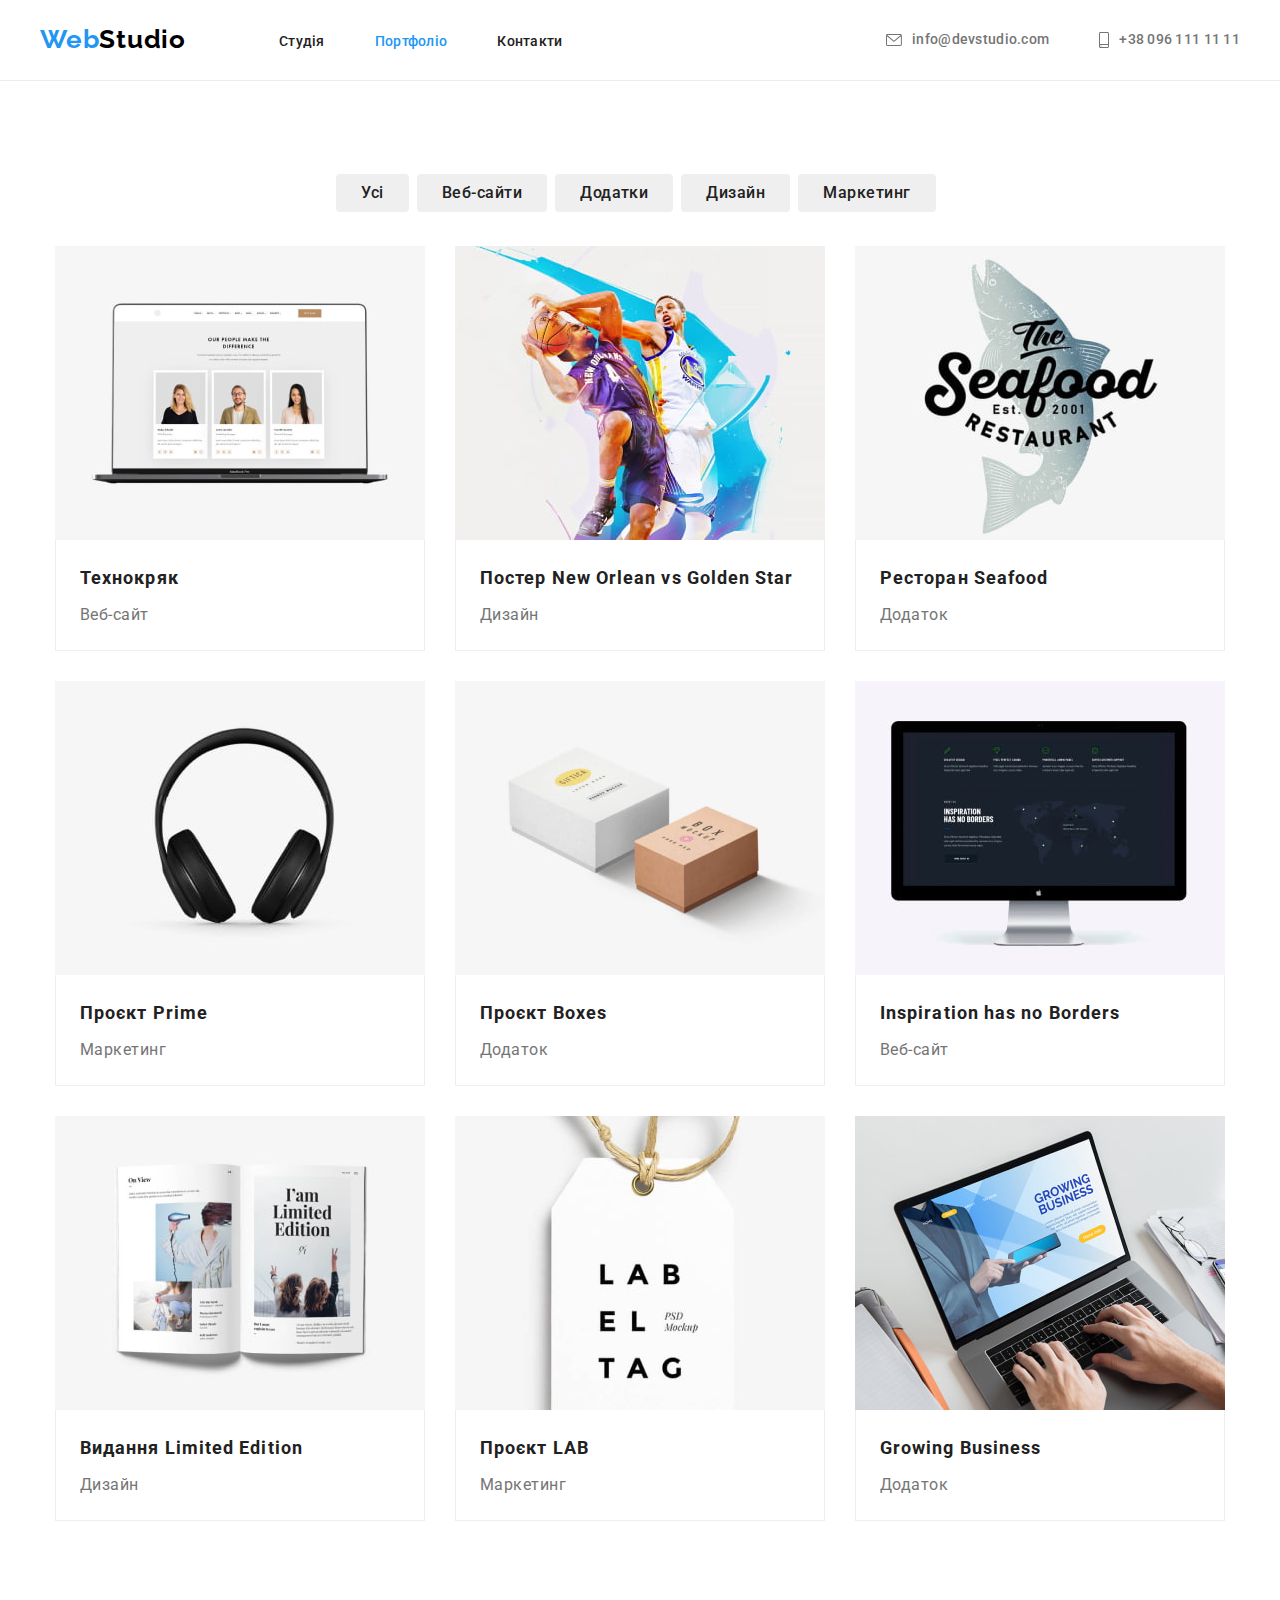
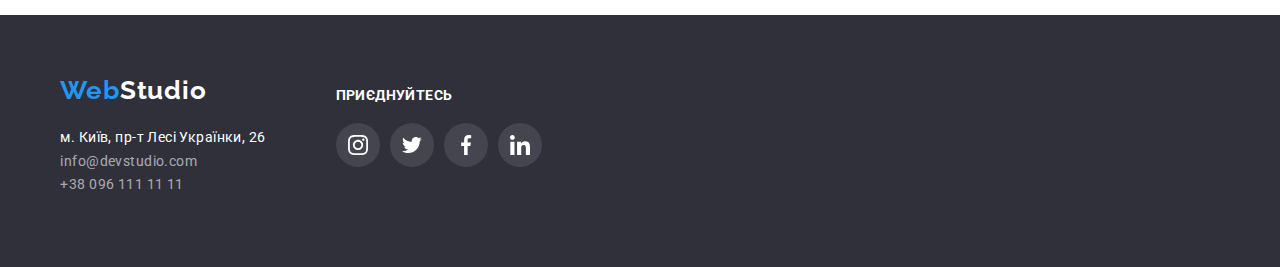
==== portfolio.html @ 082f3763 "почти" ====
<!DOCTYPE html>
<html lang="en">
<head>
    <meta charset="UTF-8">
    <meta http-equiv="X-UA-Compatible" content="IE=edge">
    <meta name="viewport" content="width=device-width, initial-scale=1.0">
    <title>Document</title>
    <link rel="preconnect" href="https://fonts.googleapis.com">
    <link rel="preconnect" href="https://fonts.gstatic.com" crossorigin>
    <link href="https://fonts.googleapis.com/css2?family=Raleway:wght@700&family=Roboto:wght@400;500;700;900&display=swap" rel="stylesheet">
    <link rel="stylesheet" href="https://cdnjs.cloudflare.com/ajax/libs/modern-normalize/1.1.0/modern-normalize.min.css">
    <link rel="stylesheet" href="./css/styles.css">
</head>
<body>
    <header class="page-header header-conteiner">
        <div  class="conteiner">
        <nav>
            <a href="index.html" class="header-logo">
                <span class="logo-web">Web</span>Studio
            </a>
            <ul class="site-nav list">
                <li class="header-item"><a class="header-link" href="index.html">Студія</a></li>
                <li class="header-item"><a class="header-link current" href="portfolio.html"><span class="studio">Портфоліо</span></a></li>
                <li class="header-item"><a class="header-link" href="">Контакти</a></li>
            </ul> 
        </nav>
        <div class="header-connect">

        <ul class="contacts list">
            <li class="contacts-link link"> 
                <a class="contacts-item header-mail" href="maito:info@devstudio.com">
                    <svg width="16" height="12" class="contacts-icon">
                        <use href="./images/icons.svg#icon-envelope"></use>
                    </svg>
                    info@devstudio.com</a></li>
            <li class="contacts-link link">
                
                <a
                 class=" contacts-item header-tel" href="tel:+380961111111">
                 <svg width="10" height="16" class="contacts-icon">
                    <use href="./images/icons.svg#icon-smartphone"></use>
                </svg>
                 +38 096 111 11 11</a></li>
        </ul>
        </div>
    </div>
    </header>
    <section class="button-conteiner conteiner section" >
        
            <ul class="portfolio-btn list flex-btn">
            <li><button class="portfolio-btn-link" type="button">Усі</button></li>
            <li><button class="portfolio-btn-link" type="button">Веб-сайти</button></li>
            <li><button class="portfolio-btn-link" type="button">Додатки</button></li>
            <li><button class="portfolio-btn-link" type="button">Дизайн</button></li>
            <li><button class="portfolio-btn-link" type="button">Маркетинг</button></li>
        </ul>
        
        
        
        
            <div class="set-conteiner conteiner">
                <ul class="projects list flex-conteiner">
                    <li class="flex-el">
                        <img src="./images/portfolio1.jpg" alt="" width="370">
                        <div class="card-port">
                            <h3 class="project-title">Технокряк</h3>
                        <p class="project-type">Веб-сайт</p>
                        </div>
                        
                    </li>
                    <li class="flex-el">
                        <img src="./images/portfolio2.jpg" alt="" width="370">
                        <div class="card-port">
                            <h3 class="project-title">Постер New Orlean vs Golden Star</h3>
                            <p class="project-type">Дизайн</p>  
                        </div>
                    </li>
                    <li class="flex-el">
                        <img src="./images/portfolio3.jpg" alt="" width="370">
                        <div class="card-port">
                            <h3 class="project-title">Ресторан Seafood</h3>
                            <p class="project-type">Додаток</p>   
                        </div>
                    </li>
                    <li class="flex-el">
                        <img src="./images/portfolio4.jpg" alt="" width="370">
                        <div class="card-port">
                            <h3 class="project-title">Проєкт Prime</h3>
                            <p class="project-type">Маркетинг</p> 
                        </div>
                        
                    </li>
                    <li class="flex-el">
                        <img src="./images/portfolio5.jpg" alt="" width="370">
                        <div class="card-port">
                            <h3 class="project-title">Проєкт Boxes</h3>
                            <p class="project-type">Додаток</p> 
                        </div>
                     
                    </li>
                    <li class="flex-el">
                        <img src="./images/portfolio6.jpg" alt="" width="370">
                        <div class="card-port">
                            <h3 class="project-title">Inspiration has no Borders</h3>
                            <p class="project-type">Веб-сайт</p> 
                        </div>
                        
                    </li>
                    <li class="flex-el">
                        <img src="./images/portfolio7.jpg" alt="" width="370">
                        <div class="card-port">
                            <h3 class="project-title">Видання Limited Edition</h3>
                        <p class="project-type">Дизайн</p> 
                        </div>
                       
                    </li>
                    <li class="flex-el">
                        <img src="./images/portfolio8.jpg" alt="" width="370">
                        <div class="card-port">
                            <h3 class="project-title">Проєкт LAB</h3>
                        <p class="project-type">Маркетинг</p>
                        </div>
                        
                    </li>
                    <li class="flex-el">
                        <img src="./images/portfolio9.jpg" alt="" width="370">
                        <div class="card-port">
                            <h3 class="project-title">Growing Business</h3>
                            <p class="project-type">Додаток</p>
                        </div>
                        
                    </li>
                </ul>
            </div>
            
        </section>
        <footer class="footer  conteiner">
            <div class="conteiner footer-conteiner">
            <a href="/" class="logo-footer">
               <span class="logo-web">Web</span>Studio
            </a>
            <address class="footer-address">
                <ul class="footer-address">
                    <li><a href=https://www.google.com/maps/place/%D0%B1%D1%83%D0%BB.+%D0%9B%D0%B5%D1%81%D0%B8+%D0%A3%D0%BA%D1%80%D0%B0%D0%B8%D0%BD%D0%BA%D0%B8,+26,+%D0%9A%D0%B8%D0%B5%D0%B2,+02000/@50.4265807,30.5383858,17z/data!3m1!4b1!4m5!3m4!1s0x40d4cf0e033ecbe9:0x57a4dffefec77da0!8m2!3d50.4265807!4d30.5383858 target="_blank"  rel="noopener noreferrer" class="address-footer" >м. Київ, пр-т Лесі Українки, 26</a></li>
                    <li><a href="maito:info@devstudio.com" class="footer-mail">info@devstudio.com</a></li>
                    <li><a href="tel:+380961111111" class="footer-tel">+38 096 111 11 11</a></li>
                </ul>
                
                
                
            </address>
        </div>
        <div class=" footer-second-conteiner">
            <h2 class="footer-links-title">приєднуйтесь</h2>
            <ul class="footer-soc-list list">
                <li class="footer-soc-item"><a href="" class="footer-soc-link link">
                    <svg class="footer-soc-icon" width="20" height="20" >
                        <use href="./images/icons.svg#icon-instagram"></use>
                    </svg>
                </a></li>
                <li class="footer-soc-item"><a href="" class="footer-soc-link link">
                    <svg class="footer-soc-icon" width="20" height="20" >
                        <use href="./images/icons.svg#icon-twitter"></use>
                    </svg>
                </a></li>
                <li class="footer-soc-item"><a href="" class="footer-soc-link link">
                    <svg class="footer-soc-icon" width="20" height="20" >
                        <use href="./images/icons.svg#icon-facebook"></use>
                    </svg>
                </a></li>
                <li class="footer-soc-item"><a href="" class="footer-soc-link link">
                    <svg class="footer-soc-icon" width="20" height="20" >
                        <use href="./images/icons.svg#icon-linkedin"></use>
                    </svg>
                </a>
                </li>
            </ul>
        </div>
        </footer>
</body>
</html>
---- css/styles.css ----
body {
  font-family: "Roboto", sans-serif;
  color: #212121;
}
ul {
  margin-block-start: 0;
  padding-inline-start: 0px;
  list-style: none;
}
.list {
  margin: 0%;
  padding: 0;
  list-style: none;
}
.section {
  padding: 94px 0 94px;
}
a {
  text-decoration: none;
}
h2 {
  margin: 0;
}
h3 {
  margin: 0;
  padding: 0;
}
p {
  margin: 0;
  padding: 0;
}
a[section] {
  padding: 94px;
}
.picture {
  display: flex;
}
img {
  display: block;
}
.team-title {
  text-align: center;
  margin: 0;
}
:root {
  --first-title-color: #212121;
  --design-color: #2196f3;
}
/*1й контейнер----------------------------*/
.conteiner {
  display: flex;
  /*width: 1200px;
  /*padding: 0px 15px;
  outline: 1px solid red;*/
  text-align: center;
  justify-content: center;
}
.page-header .conteiner {
  justify-content: center;
  display: flex;
  height: 80px;
  margin-bottom: 0;
  width: 1200px;
}
.header-conteiner {
  justify-content: center;
  max-width: 1600px;
}
.page-header {
  text-align: center;
  outline: 1px solid #ececec;
  display: flex;
}

.site-nav .header-link.current {
  color: var(--design-color);
}
nav {
  display: flex;
}
.site-nav {
  display: flex;

  margin-top: 32px;
  margin-bottom: 32px;
}
.site-nav .header-item {
  margin-right: 50px;
}

.site-nav .header-item:last-child {
  margin-right: 0;
}

.header-logo {
  font-family: "Raleway", sans-serif;
  font-weight: 700;
  font-size: 26px;
  line-height: 1.19;
  letter-spacing: 0.03em;
  color: #000000;
}
.logo-web {
  color: var(--design-color);
}
.header-logo {
  margin-right: 93px;

  margin-top: 24px;
  margin-bottom: 25px;
}

.header-link {
  font-weight: 500;
  font-size: 14px;
  line-height: 1.14;
  letter-spacing: 0.02em;
  color: var(--first-title-color);
  padding-top: 32px;
  padding-bottom: 32px;
  text-decoration: none;
}
.contacts {
  display: flex;
  margin-top: 32;
  margin-bottom: 32;
  margin-left: auto;
  width: 100%;
  height: 100%;
}

.contacts-link {
}
.contacts-item {
  font-weight: 500;
  font-size: 14px;
  line-height: 1.14;
  letter-spacing: 0.02em;
  color: #757575;
  width: 100%;
  height: 100%;
}
.contacts-link {
  color: #757575;
  align-items: center;
  display: flex;
  padding-top: 32px;
  padding-bottom: 32px;
  width: 100%;
  height: 100%;
}
.header-connect {
  margin-left: auto;
}
.contacts-icon {
  align-items: center;
  fill: #757575;

  margin-right: 10px;
}
.header-mail,
.header-tel {
  display: flex;
}
.contacts-item {
  align-items: center;
}
.header-mail {
  margin-right: 50px;
}

.site-nav li a {
  color: var(--first-title-color);
}
.site-nav li a:hover {
  color: var(--design-color);
}
.site-nav li a:focus {
  color: var(--design-color);
}

.contacts-link :hover {
  color: var(--design-color);
  fill: var(--design-color);
}
.contacts-link :focus {
  color: var(--design-color);
}

/*герой----------------------------*/

.hero {
  padding-bottom: 200px;
  padding-top: 200px;
  background-color: #2f303a;
  margin-top: 0;
  max-width: 1600px;
  display: block;
  text-align: center;

  width: auto;
  list-style: none;
  background-image: linear-gradient(
      rgba(47, 48, 58, 0.4),
      rgba(47, 48, 58, 0.4)
    ),
    url(../images/hero-bg.jpg);
}
.hero-title {
  font-weight: 900;
  font-size: 44px;
  line-height: 1.36;
  letter-spacing: 0.06em;
  text-transform: uppercase;
  color: #ffffff;
  margin-bottom: 30px;
  margin-top: 0px;
}
.hero-btn {
  font-family: "Roboto";
  font-style: normal;
  font-weight: 700;
  font-size: 16px;
  line-height: 1.87;
  letter-spacing: 0.06em;
  color: #ffffff;
  cursor: pointer;
  background-color: var(--design-color);
  padding: 10px 32px;
  border-radius: 4px;
  border: none;
}
/*2 coteiner--------------------------*/
.topic-conteiner {
  max-width: 1600px;
  display: flex;
  justify-content: center;
}
.before-picture {
  display: flex;
  content: "";
  height: 120px;
  background: #f5f4fa;
  border-radius: 4px;
  margin-bottom: 30px;
  background-size: contain;
  justify-content: center;
  align-items: center;
}
.icon-picture {
}
/*.topic::before {
  
}*/

.topic {
  max-width: 270px;
  margin-right: 30px;
}
.topic:nth-child(4n) {
  margin-right: 0;
}
.topic-title {
  font-weight: 700;
  font-size: 14px;
  line-height: 1.14;
  letter-spacing: 0.03em;
  text-transform: uppercase;
  color: var(--first-title-color);
  margin-bottom: 10px;
}
.topic-inf {
  font-size: 14px;
  line-height: 1.71;
  letter-spacing: 0.03em;
  color: #757575;
}
/*3 coteiner--------------------------*/
.picture-conteiner {
  display: block;
  text-align: center;
  justify-content: center;
  max-width: 1600px;
  padding-top: 0;
}
.picture-title {
  margin-bottom: 50px;

  text-align: center;
}

.pic-conteiner {
  padding-left: 15px;
  padding-right: 15px;
  text-align: center;
  justify-content: center;
  max-width: 1600px;
}

.img-conteiner {
  margin-right: 30px;
}
.img-conteiner:nth-last-child {
  margin-right: 0;
}

/*4 coteiner--------------------------*/

.team-section {
  text-align: center;
  flex-wrap: wrap;
  background-color: #f5f4fa;
  display: flex;
  max-width: 1600px;
}
.card {
  padding-top: 30px;
  padding-bottom: 30px;
  margin: 0;
  width: 270px;
  background-color: #fff;
  box-shadow: 0px 1px 3px rgba(0, 0, 0, 0.12), 0px 1px 1px rgba(0, 0, 0, 0.14),
    0px 2px 1px rgba(0, 0, 0, 0.2);
  border-radius: 0px 0px 4px 4px;
}

.team-title {
  padding-bottom: 50px;
  text-align: center;
}

.picture-title,
.team-title,
.hidden-title,
.client-title {
  font-weight: 700;
  font-size: 36px;
  line-height: 1.16;
  text-align: center;
  letter-spacing: 0.03em;
  color: var(--first-title-color);
}

.name {
  margin-bottom: 10px;
  font-weight: 500;
  font-size: 16px;
  line-height: 1.18;
  text-align: center;
  letter-spacing: 0.03em;
  color: var(--first-title-color);
}
.position {
  margin: 0;
  font-size: 16px;
  line-height: 1.18;
  text-align: center;
  letter-spacing: 0.03em;
  color: #757575;
  margin-bottom: 16px;
}

.conteiner-el {
  margin-right: 30px;
}
.conteiner-el:nth-child(4n) {
  margin-right: 0;
}
.team-soc-list {
  display: flex;
  justify-content: center;
  gap: 10px;
}
.team-soc-item {
  width: 44px;
  height: 44px;
}
.team-soc-link {
  width: 100%;
  height: 100%;
  background-color: #ffffff;
  border-radius: 50%;
  display: flex;
  align-items: center;
  justify-content: center;
  fill: #afb1b8;
}
.team-soc-link:hover {
  background-color: var(--design-color);
  fill: #ffffff;
}
/*.team-soc-icon {
  fill: #ffffff;
}
/*client--------------------------*/
.client-conteiner {
  flex-wrap: wrap;
  display: flex;
  max-width: 1600px;
}
.client-title {
  padding-bottom: 50px;
}
.logo-pic-list {
  display: flex;
  gap: 30px;
}
.logo-picture {
  width: 170px;
  height: 92px;
}
.logo-pic-link:hover {
  border: 1px solid var(--design-color);
}
.logo-pic-link {
  width: 100%;
  height: 100%;
  border: 1px solid rgba(175, 177, 184, 1);
  border-radius: 4px;
  display: flex;
  justify-content: center;
  text-align: center;
  content: "";
  background-size: contain;
  justify-content: center;
  align-items: center;
  background-color: #fff;
  fill: #afb1b8;
}
.logo-pic-link:hover {
  fill: var(--design-color);
}

/*footer--------------------------*/
.footer {
  background-color: #2f303a;
  max-width: 1600px;
  display: flex;
  gap: 70px;
}
.footer .conteiner {
  align-items: flex-start;

  display: block;
  width: max-content;
}
.footer-conteiner {
  display: block;
  text-align: start;
  align-content: start;
  padding-top: 60px;
  padding-bottom: 60px;
  margin: 0;
  max-width: 1200px;
}
.address-footer {
  font-style: normal;
  font-size: 14px;
  line-height: 1.71;
  letter-spacing: 0.03em;
  color: #ffffff;

  text-align: start;
}
.footer-mail,
.footer-tel {
  font-style: normal;
  font-size: 14px;
  line-height: 1.71;
  letter-spacing: 0.03em;
  color: rgba(255, 255, 255, 0.6);
  text-align: start;
}
.logo-footer {
  font-family: "Raleway";
  display: block;
  font-weight: 700;
  font-size: 26px;
  line-height: 1.19;
  letter-spacing: 0.03em;
  color: #ffffff;
  text-align: start;
}
.footer-address {
  margin: 0;
  margin-top: 20px;
}

.footer-address > a:focus {
  color: var(--design-color);
}
.footer-address > a:hover {
  color: var(--design-color);
}
.footer-links-title {
  font-style: normal;
  font-weight: 700;
  font-size: 14px;
  line-height: 16px;
  letter-spacing: 0.03em;
  text-transform: uppercase;
  color: #ffffff;
  margin-bottom: 20px;
  text-align: start;
}
.footer-soc-list {
  display: flex;
  justify-content: center;
  gap: 10px;
}
.footer-soc-item {
  width: 44px;
  height: 44px;
}
.footer-soc-link {
  width: 100%;
  height: 100%;
  background-color: rgba(255, 255, 255, 0.1);
  border-radius: 50%;
  display: flex;
  align-items: center;
  justify-content: center;
  fill: #ffffff;
}
.footer-soc-link:hover {
  background-color: var(--design-color);
  fill: #ffffff;
}
.footer-soc-list {
  display: flex;
  justify-content: center;
  gap: 10px;
}
.footer-second-conteiner {
  justify-content: start;
  padding-top: 72px;
  padding-bottom: 100px;
  margin-right: 678px;
}

/*portfolio-------------------------------*/
.button-conteiner {
  justify-content: center;
  text-align: center;
  max-width: 1600px;
  display: block;
  background-color: #fff;
}
.portfolio-btn {
  display: flex;
}
.portfolio-btn-link {
  display: inline-block;
  border-radius: 4px;
  padding: 6px, 25px;
  font-family: "Roboto";
  margin-right: 8px;
  padding: 6px 25px;
  font-weight: 500;
  font-size: 16px;
  line-height: 1.62;
  letter-spacing: 0.03em;
  color: var(--first-title-color);
  cursor: pointer;
  min-width: 73;
  border: none;
}

.flex-btn {
  text-align: center;
  margin-bottom: 34px;
}
.portfolio-btn {
  text-align: center;
  justify-content: center;
}
.card-port {
  border: 1px solid #eeeeee;
  border-top: 0;
  text-align: start;
  padding: 20px 24px;
}
.set-conteiner {
  text-align: center;

  max-width: 1600px;
}
.flex-conteiner {
  flex-wrap: wrap;
  display: flex;
  width: 1200px;
  /*outline: 1px solid red;*/
  padding: 0 15px;
  text-align: center;
  /*margin: -15px;*/
}
.flex-el {
  /*margin: 15px;*/
  /* width: calc(100%  - 60%/ 3);*/
  margin-right: 30px;
  margin-bottom: 30px;
}
.card-conteiner {
  width: 370px;
  height: 404px;
}
.projects :hover {
  box-shadow: 0px 1px 1px rgba(0, 0, 0, 0.12), 0px 4px 4px rgba(0, 0, 0, 0.06),
    1px 4px 6px rgba(0, 0, 0, 0.16);
}
.flex-el:nth-child(3n) {
  margin-right: 0;
  margin-top: 0;
}
.flex-el:nth-child(n + 7) {
  margin-bottom: 0;
}

.project-title {
  font-weight: 700;
  font-size: 18px;
  line-height: 2;
  letter-spacing: 0.06em;
  color: var(--first-title-color);
  margin-bottom: 4px;
}
.project-type {
  font-size: 16px;
  line-height: 1.87;
  letter-spacing: 0.03em;
  color: #757575;
  margin: 0;
}

.portfolio-btn-link:hover {
  color: #ffffff;
}
.portfolio-btn-link:hover {
  background-color: var(--design-color);
  box-shadow: 0px 3px 1px rgba(0, 0, 0, 0.1), 0px 1px 2px rgba(0, 0, 0, 0.08),
    0px 2px 2px rgba(0, 0, 0, 0.12);
}
.portfolio-btn-link:focus {
  color: #ffffff;
}
.portfolio-btn-link:focus {
  background-color: var(--design-color);
  box-shadow: 0px 3px 1px rgba(0, 0, 0, 0.1), 0px 1px 2px rgba(0, 0, 0, 0.08),
    0px 2px 2px rgba(0, 0, 0, 0.12);
}
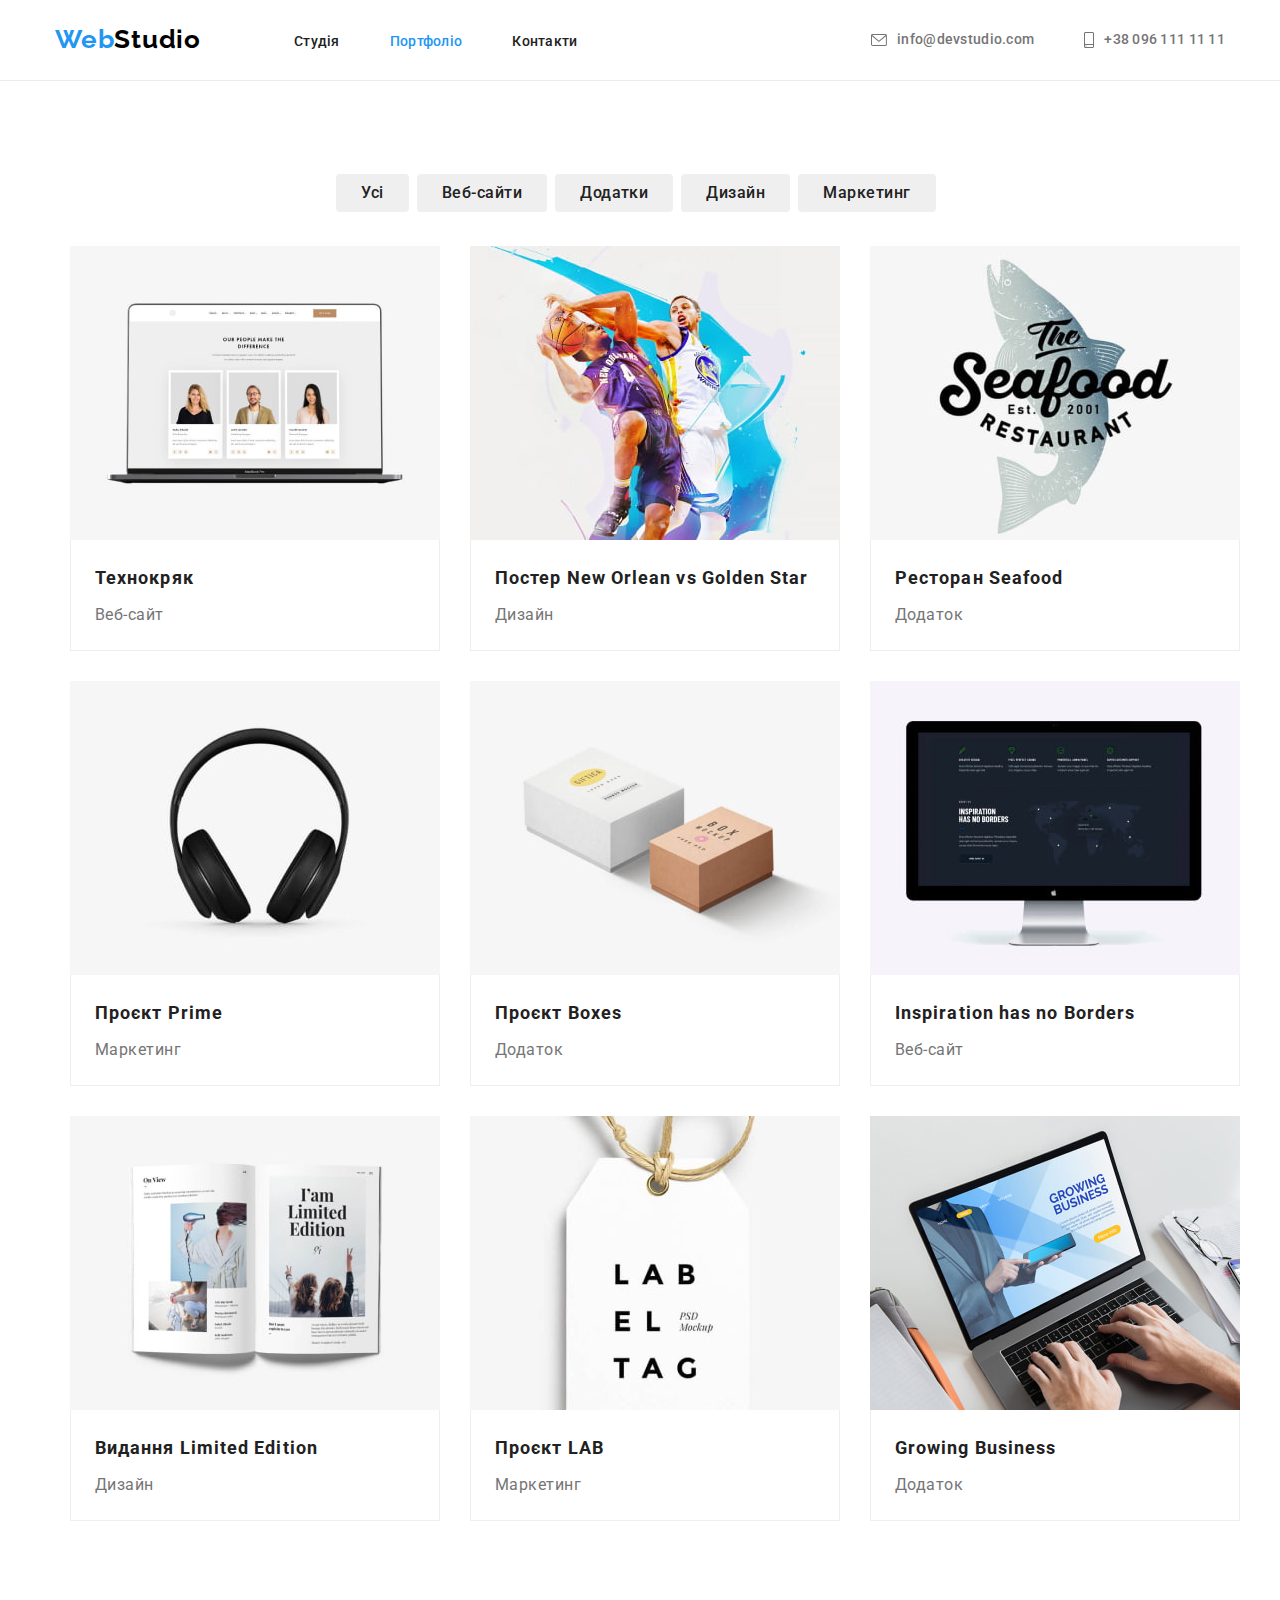
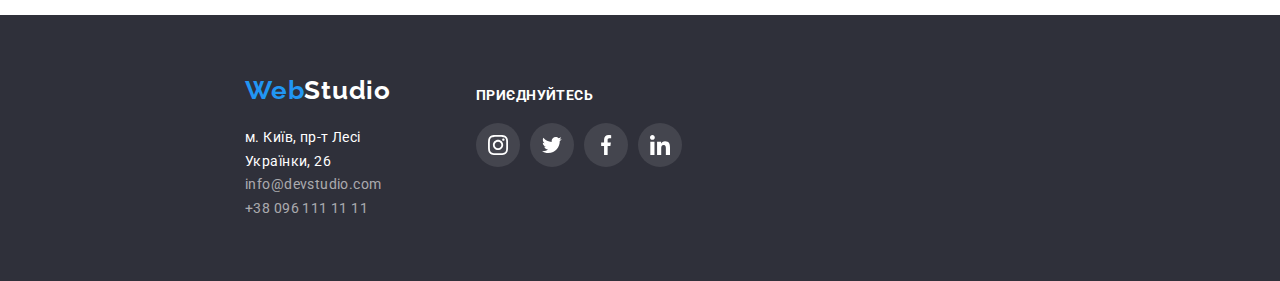
==== commit fb884867: "!" ====
--- a/portfolio.html
+++ b/portfolio.html
@@ -12,7 +12,7 @@
     <link rel="stylesheet" href="./css/styles.css">
 </head>
 <body>
-    <header class="page-header header-conteiner">
+    <header class="page-header header-conteiner conteiner">
         <div  class="conteiner">
         <nav>
             <a href="index.html" class="header-logo">
@@ -45,9 +45,9 @@
         </div>
     </div>
     </header>
-    <section class="button-conteiner conteiner section" >
-        
-            <ul class="portfolio-btn list flex-btn">
+    <section class="button-conteiner  section" >
+        
+            <ul class="portfolio-btn list flex-btn conteiner">
             <li><button class="portfolio-btn-link" type="button">Усі</button></li>
             <li><button class="portfolio-btn-link" type="button">Веб-сайти</button></li>
             <li><button class="portfolio-btn-link" type="button">Додатки</button></li>
@@ -61,73 +61,105 @@
             <div class="set-conteiner conteiner">
                 <ul class="projects list flex-conteiner">
                     <li class="flex-el">
-                        <img src="./images/portfolio1.jpg" alt="" width="370">
+                        <a href=""> 
+                            <img src="./images/portfolio1.jpg" alt="" width="370">
                         <div class="card-port">
                             <h3 class="project-title">Технокряк</h3>
                         <p class="project-type">Веб-сайт</p>
                         </div>
-                        
-                    </li>
-                    <li class="flex-el">
-                        <img src="./images/portfolio2.jpg" alt="" width="370">
+                        </a>
+                        
+                        
+                    </li>
+                    <li class="flex-el">
+                        <a href="">
+                            <img src="./images/portfolio2.jpg" alt="" width="370">
                         <div class="card-port">
                             <h3 class="project-title">Постер New Orlean vs Golden Star</h3>
                             <p class="project-type">Дизайн</p>  
                         </div>
-                    </li>
-                    <li class="flex-el">
-                        <img src="./images/portfolio3.jpg" alt="" width="370">
+                        </a>
+                        
+                    </li>
+                    <li class="flex-el">
+                        <a href="">
+                            <img src="./images/portfolio3.jpg" alt="" width="370">
                         <div class="card-port">
                             <h3 class="project-title">Ресторан Seafood</h3>
                             <p class="project-type">Додаток</p>   
                         </div>
-                    </li>
-                    <li class="flex-el">
-                        <img src="./images/portfolio4.jpg" alt="" width="370">
-                        <div class="card-port">
-                            <h3 class="project-title">Проєкт Prime</h3>
-                            <p class="project-type">Маркетинг</p> 
-                        </div>
-                        
-                    </li>
-                    <li class="flex-el">
-                        <img src="./images/portfolio5.jpg" alt="" width="370">
-                        <div class="card-port">
-                            <h3 class="project-title">Проєкт Boxes</h3>
-                            <p class="project-type">Додаток</p> 
-                        </div>
+
+                        </a>
+                        
+                    </li>
+                    <li class="flex-el">
+                        <a href="">
+                            <img src="./images/portfolio4.jpg" alt="" width="370">
+                            <div class="card-port">
+                                <h3 class="project-title">Проєкт Prime</h3>
+                                <p class="project-type">Маркетинг</p> 
+                            </div>
+                        </a>
+                       
+                        
+                    </li>
+                    <li class="flex-el">
+                        <a href="">
+                            <img src="./images/portfolio5.jpg" alt="" width="370">
+                            <div class="card-port">
+                                <h3 class="project-title">Проєкт Boxes</h3>
+                                <p class="project-type">Додаток</p> 
+                            </div>
+
+                        </a>
+                       
                      
                     </li>
                     <li class="flex-el">
-                        <img src="./images/portfolio6.jpg" alt="" width="370">
+                        <a href="">
+                            <img src="./images/portfolio6.jpg" alt="" width="370">
                         <div class="card-port">
                             <h3 class="project-title">Inspiration has no Borders</h3>
                             <p class="project-type">Веб-сайт</p> 
                         </div>
-                        
-                    </li>
-                    <li class="flex-el">
-                        <img src="./images/portfolio7.jpg" alt="" width="370">
-                        <div class="card-port">
-                            <h3 class="project-title">Видання Limited Edition</h3>
-                        <p class="project-type">Дизайн</p> 
-                        </div>
-                       
-                    </li>
-                    <li class="flex-el">
-                        <img src="./images/portfolio8.jpg" alt="" width="370">
+
+                        </a>
+                        
+                        
+                    </li>
+                    <li class="flex-el">
+                        <a href="">
+                            <img src="./images/portfolio7.jpg" alt="" width="370">
+                            <div class="card-port">
+                                <h3 class="project-title">Видання Limited Edition</h3>
+                            <p class="project-type">Дизайн</p> 
+                            </div>
+
+                        </a>
+                       
+                       
+                    </li>
+                    <li class="flex-el">
+                        <a href="">
+                            <img src="./images/portfolio8.jpg" alt="" width="370">
                         <div class="card-port">
                             <h3 class="project-title">Проєкт LAB</h3>
                         <p class="project-type">Маркетинг</p>
                         </div>
-                        
-                    </li>
-                    <li class="flex-el">
-                        <img src="./images/portfolio9.jpg" alt="" width="370">
-                        <div class="card-port">
-                            <h3 class="project-title">Growing Business</h3>
-                            <p class="project-type">Додаток</p>
-                        </div>
+
+                        </a>
+                        
+                        
+                    </li>
+                    <li class="flex-el">
+                        <a href="">
+                            <img src="./images/portfolio9.jpg" alt="" width="370">
+                            <div class="card-port">
+                                <h3 class="project-title">Growing Business</h3>
+                                <p class="project-type">Додаток</p>
+                            </div>
+                        </a>
+                       
                         
                     </li>
                 </ul>
--- a/css/styles.css
+++ b/css/styles.css
@@ -46,15 +46,18 @@
   --first-title-color: #212121;
   --design-color: #2196f3;
 }
-/*1й контейнер----------------------------*/
+
 .conteiner {
-  display: flex;
   /*width: 1200px;
   /*padding: 0px 15px;
   outline: 1px solid red;*/
-  text-align: center;
-  justify-content: center;
-}
+
+  max-width: 1200px;
+  width: 100%;
+  margin: 0 auto;
+  padding: 0 15px;
+}
+/*1й контейнер----------------------------*/
 .page-header .conteiner {
   justify-content: center;
   display: flex;
@@ -140,6 +143,9 @@
   width: 100%;
   height: 100%;
 }
+.contacts-item:hover {
+  color: #2196f3;
+}
 .contacts-link {
   color: #757575;
   align-items: center;
@@ -154,7 +160,7 @@
 }
 .contacts-icon {
   align-items: center;
-  fill: #757575;
+  fill: currentColor;
 
   margin-right: 10px;
 }
@@ -232,7 +238,6 @@
 }
 /*2 coteiner--------------------------*/
 .topic-conteiner {
-  max-width: 1600px;
   display: flex;
   justify-content: center;
 }
@@ -280,7 +285,6 @@
   display: block;
   text-align: center;
   justify-content: center;
-  max-width: 1600px;
   padding-top: 0;
 }
 .picture-title {
@@ -290,11 +294,8 @@
 }
 
 .pic-conteiner {
-  padding-left: 15px;
-  padding-right: 15px;
-  text-align: center;
-  justify-content: center;
-  max-width: 1600px;
+  text-align: center;
+  display: flex;
 }
 
 .img-conteiner {
@@ -311,7 +312,9 @@
   flex-wrap: wrap;
   background-color: #f5f4fa;
   display: flex;
-  max-width: 1600px;
+}
+.team {
+  display: flex;
 }
 .card {
   padding-top: 30px;
@@ -396,7 +399,6 @@
 .client-conteiner {
   flex-wrap: wrap;
   display: flex;
-  max-width: 1600px;
 }
 .client-title {
   padding-bottom: 50px;
@@ -440,7 +442,7 @@
 }
 .footer .conteiner {
   align-items: flex-start;
-
+  margin-left: 215px;
   display: block;
   width: max-content;
 }
@@ -452,6 +454,7 @@
   padding-bottom: 60px;
   margin: 0;
   max-width: 1200px;
+  padding: auto 0;
 }
 .address-footer {
   font-style: normal;
@@ -542,7 +545,7 @@
 .button-conteiner {
   justify-content: center;
   text-align: center;
-  max-width: 1600px;
+
   display: block;
   background-color: #fff;
 }
@@ -582,8 +585,6 @@
 }
 .set-conteiner {
   text-align: center;
-
-  max-width: 1600px;
 }
 .flex-conteiner {
   flex-wrap: wrap;
@@ -604,7 +605,7 @@
   width: 370px;
   height: 404px;
 }
-.projects :hover {
+.flex-el:hover {
   box-shadow: 0px 1px 1px rgba(0, 0, 0, 0.12), 0px 4px 4px rgba(0, 0, 0, 0.06),
     1px 4px 6px rgba(0, 0, 0, 0.16);
 }
